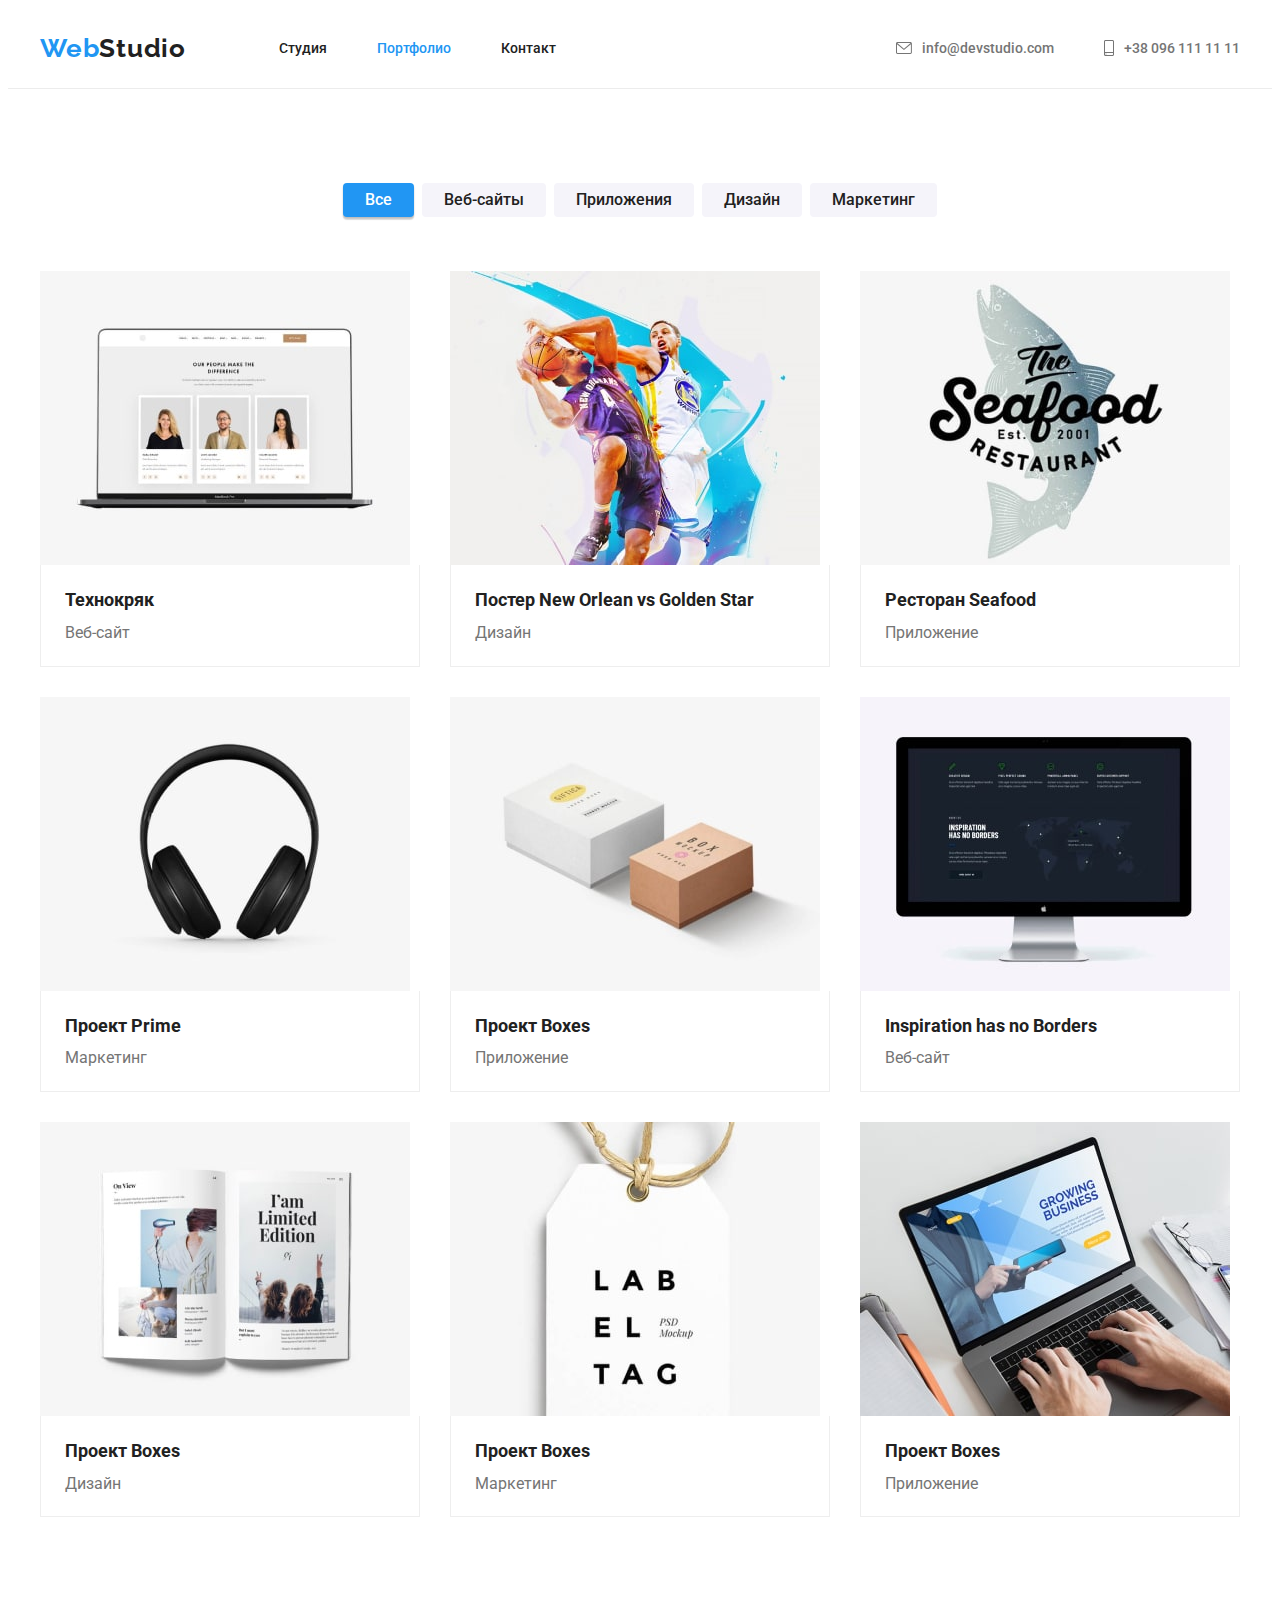
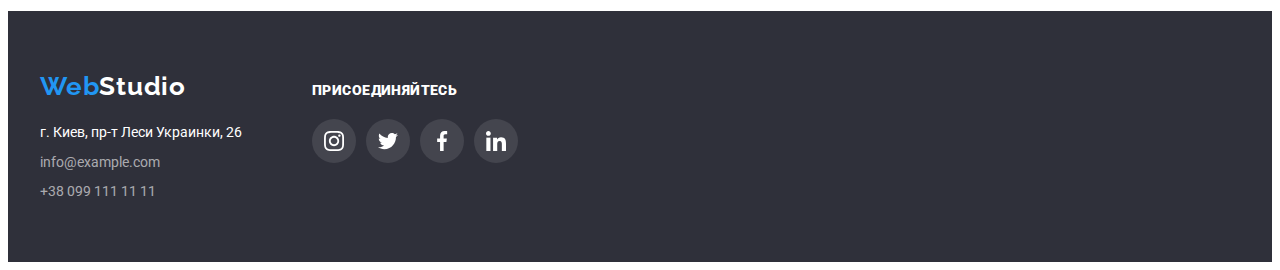
==== portfolio.html @ a0e8d3ce "initial" ====
<!DOCTYPE html>
<html lang="en">

<head>
    <meta charset="UTF-8">
    <link rel="stylesheet" href="https://cdnjs.cloudflare.com/ajax/libs/modern-normalize/1.1.0/modern-normalize.min.css"
        integrity="sha512-wpPYUAdjBVSE4KJnH1VR1HeZfpl1ub8YT/NKx4PuQ5NmX2tKuGu6U/JRp5y+Y8XG2tV+wKQpNHVUX03MfMFn9Q=="
        crossorigin="anonymous" referrerpolicy="no-referrer" />
    <link
        href="https://fonts.googleapis.com/css2?family=Raleway:wght@700&family=Roboto:wght@400;500;700;900&display=swap"
        rel="stylesheet">
    <link rel="stylesheet" type="text/css" href="./css/styles.css">
    <title>Document</title>
</head>

<body>
    <header class="header">
        <div class="container header-container">
            <a lang="en" href="" class="logo logo-header">Web<span class="logo-sec">Studio</span></a>
            <nav class="nav">
                <ul class="list site-nav">
                    <li class="nav-item"><a class="nav-link header-element link interactive" href="./index.html">Студия</a></li>
                    <li class="nav-item"><a class="nav-link header-element current" href="./portfolio.html">Портфолио</a></li>
                    <li class="nav-item"><a class="nav-link header-element link interactive" href="">Контакт</a></li>
                </ul>
            </nav>
            <ul class="list header-contacts">
                <li class="contact-item">
                    <a class="mail-header interactive header-element contact-link" href="mailto:info@devstudio.com">
                        <svg class="mail-icon" width=16 height="12">
                            <use href="./images/sprite-bw.svg#envelope"></use>
                        </svg>
                        info@devstudio.com</a>
                </li>
                <li class="contact-item"><a class="phone interactive header-element contact-link"
                        href="tel:+380961111111">
                        <svg class="phone-icon" width=10 height="16">
                            <use href="./images/sprite-bw.svg#smartphone"></use>
                        </svg>
                        +38 096 111 11 11</a>
                </li>
            </ul>
        </div>
    </header>
    <main>
        <section class="section">
            <div class="container">
                <h2 class="unvisible">фильтр по типу работ</h2>
                <ul class="filters list">
                    <li class="filter-item"><button class="filter current-filter" type="button">Все</button></li>
                    <li class="filter-item"><button class="filter" type="button">Веб-сайты</button></li>
                    <li class="filter-item"><button class="filter" type="button">Приложения</button></li>
                    <li class="filter-item"><button class="filter" type="button">Дизайн</button></li>
                    <li class="filter-item"><button class="filter" type="button">Маркетинг</button></li>
                </ul>
                <h2 class="unvisible">портфолио</h2>
                <ul class="portfolio list">
                    <li class="portfolio-item">
                        <a class="portfolio-link" href="">
                            <div class="wraper">
                                <img src="./images/technokryak.jpg" width="370" alt="превью сайта" />
                                <p class="overlay">Ресурс предлагает комплексные предложения с разным уровнем
                                    функционала и мервисов. Все это позволяет посетителю получить исчерпывающие сведения
                                    о компании или частном лице.</p>
                            </div>
                            <div class="port-desc">
                                <h3 class="portfolio-name">Технокряк</h3>
                                <p class="portfolio-type">Веб-сайт</p>
                            </div>
                        </a>
                    </li>
                    <li class="portfolio-item">
                        <a class="portfolio-link" href="">
                            <div  class="wraper">
                                <img src="./images/disign.jpg" width="370" alt="превью сайта" />
                                <p class="overlay">Ресурс предлагает комплексные предложения с разным уровнем функционала и сервисов. Все это позволит посетителю получить исчерпывающие сведения о компании или частном лице.</p>
                            </div>
                            <div class="port-desc">
                                <h3 class="portfolio-name">Постер New Orlean vs Golden Star</h3>
                                <p class="portfolio-type">Дизайн</p>
                            </div>
                        </a>
                    </li>
                    <li class="portfolio-item">
                        <a class="portfolio-link" href="">
                            <div class="wraper"><img src="./images/restorant.jpg" width="370" alt="превью дизайна" />
                                <p class="overlay">Ресурс предлагает комплексные предложения с разным уровнем функционала и сервисов. Все это позволит посетителю получить исчерпывающие сведения о компании или частном лице.</p>
                            </div>
                            <div class="port-desc">
                                <h3 class="portfolio-name">Ресторан Seafood</h3>
                                <p class="portfolio-type">Приложение</p>
                            </div>
                        </a>
                    </li>

                    <li class="portfolio-item">
                        <a class="portfolio-link" href="">
                            <div class="wraper"><img src="./images/headphones.jpg" width="370" alt="превью приложения" />
                            </div>
                            <div class="port-desc">
                                <h3 class="portfolio-name">Проект Prime</h3>
                                <p class="portfolio-type">Маркетинг</p>
                            </div>
                        </a>
                    </li>
                    <li class="portfolio-item">
                        <a class="portfolio-link" href="">
                            <img src="./images/boxes.jpg" width="370" alt="превью приложения" />
                            <div class="port-desc">
                                <h3 class="portfolio-name">Проект Boxes</h3>
                                <p class="portfolio-type">Приложение</p>
                            </div>
                        </a>
                    </li>
                    <li class="portfolio-item">
                        <a class="portfolio-link" href="">
                            <img src="./images/Inspiration.jpg" width="370" alt="превью сайта" />
                            <div class="port-desc">
                                <h3 class="portfolio-name">Inspiration has no Borders</h3>
                                <p class="portfolio-type">Веб-сайт</p>
                            </div>
                        </a>
                    </li>

                    <li class="portfolio-item">
                        <a class="portfolio-link" href="">
                            <img src="./images/Limited.jpg" width="370" alt="превью дизайна" />
                            <div class="port-desc">
                                <h3 class="portfolio-name">Проект Boxes</h3>
                                <p class="portfolio-type">Дизайн</p>
                            </div>
                        </a>
                    </li>
                    <li class="portfolio-item">
                        <a class="portfolio-link" href="">
                            <img src="./images/lab.jpg" width="370" alt="превью проекта" />
                            <div class="port-desc">
                                <h3 class="portfolio-name">Проект Boxes</h3>
                                <p class="portfolio-type">Маркетинг</p>
                            </div>
                        </a>
                    </li>
                    <li class="portfolio-item">
                        <a class="portfolio-link" href="">
                            <img src="./images/Growing.jpg" width="370" alt="превью приложения" />
                            <div class="port-desc">
                                <h3 class="portfolio-name">Проект Boxes</h3>
                                <p class="portfolio-type">Приложение</p>
                            </div>
                        </a>
                    </li>
                </ul>
            </div>
        </section>
    </main>
    <footer class="footer">
        <div class="footer-container container">
            <div class="footer-column">
                <a lang="en" href="" class="logo logo-footer">Web<span class="logo-sec-footer">Studio</span>
                </a>
                <address class="adress">
                    г. Киев, пр-т Леси Украинки, 26
                </address>
                <ul class="list">
                    <li class="mail-footer"><a class="contacts interactive"
                            href="mailto:info@devstudio.com">info@example.com</a></li>
                    <li><a class="contacts interactive" href="tel:+380961111111">+38 099 111 11 11</a></li>
                </ul>
            </div>
            <div class="footer-column">
                <strong class="footer-title">присоединяйтесь</strong>
                <ul class="socials-footer list">
                    <li class="social-footer"><a href="" class="social-footer-item">
                            <svg class="social-icon" width="20" height="20">
                                <use href="./images/sprite-bw.svg#instagram"></use>
                            </svg>
                        </a></li>
                    <li class="social-footer"><a href="" class="social-footer-item">
                            <svg class="social-icon" width="20" height="20">
                                <use href="./images/sprite-bw.svg#twitter"></use>
                            </svg>
                        </a></li>
                    <li class="social-footer"><a href="" class="social-footer-item">
                            <svg class="social-icon" width="20" height="20">
                                <use href="./images/sprite-bw.svg#facebook"></use>
                            </svg>
                        </a></li>
                    <li class="social-footer"><a href="" class="social-footer-item">
                            <svg class="social-icon" width="20" height="20">
                                <use href="./images/sprite-bw.svg#linkedin"></use>
                            </svg>
                        </a></li>
                </ul>

            </div>
        </div>
    </footer>
</body>

</html>
---- css/styles.css ----
:root {
  --accent-color: #2196f3;
  --black-text: #212121;
  --grey-text: #757575;
  --white-text: #ffffff;
  --white-back: #e5e5e5;
  --grey-back: #f5f4fa;
  --dark-back: #2f303a;
  --size-heder: 14px;
  --height-heder: 1;
  --grey-elements: #AFB1B8;
}

body {
  font-family: "Roboto", sans-serif;
  color: var(--black-text);
  font-size: 14px;
  font-weight: 700;
}

/* сбросы: */

button {
  border: none;
  cursor: pointer;
}

p,
h1,
h2,
h3 {
  margin-top: 0;
  margin-bottom: 0;
}

ul,
ol {
  margin-top: 0;
  margin-bottom: 0;
  padding-left: 0;
}

.list {
  list-style: none;
  padding-bottom: 0;
}

img {
  display: block;
  max-width: 100%;
  height: auto;
}

.list {
  list-style: none;
}

a {
  text-decoration: none;
}

.logo {
  color: var(--accent-color);
  font-weight: 700;
  font-family: "Raleway";
  font-size: 26px;
  text-align: Left;
  letter-spacing: 0.03em;
  line-height: 1.19;
}
.logo-sec {
  color: var(--black-text);
}

.logo-header {
  padding: 24px 0;
}

.site-nav {
  font-size: var(--size-heder);
  line-height: var(--height-heder);
}

.nav-item {
  font-weight: 500;
}

.mail-header {
  color: var(--grey-text);
  font-size: var(--size-heder);
  line-height: var(--height-heder);
  font-weight: 500;
}

.phone {
  color: var(--grey-text);
  font-size: var(--size-heder);
  line-height: var(--height-heder);
  font-weight: 500;
}

.contact-link {
  display: flex;
  align-items: center;
}

.current {
  color: var(--accent-color);
}

.link {
  color: inherit;
}


.unvisible {
  position: absolute;
  white-space: nowrap;
  width: 1px;
  height: 1px;
  overflow: hidden;
  border: 0;
  padding: 0;
  clip: rect(0 0 0 0);
  clip-path: inset(50%);
  margin: -1px;
}

.order {
  background-color: var(--accent-color);
  color: var(--white-text);
  font-size: 16px;
  font-weight: 700;
  line-height: 1.6;
}

.description {
  font-weight: 400;
  color: var(--grey-text);
  line-height: 1.46;
  letter-spacing: 0.03em;
}

.advantage {
  font-weight: 700;
  letter-spacing: 0.03em;
}

.section-name {
  font-size: 36px;
  font-weight: 700;
  line-height: 1.16;
}

.team {
  font-size: 16px;
  font-weight: 500;
  background-color: var(--grey-back);
  line-height: 1;
}

.profession {
  color: var(--grey-text);
  font-weight: 400;
  margin-bottom: 16px;
}

.adress {
  line-height: 1.46;
  font-weight: 400;
  color: var(--white-text);
  font-style: inherit;
}

.contacts {
  color: rgba(255, 255, 255, 0.6);
  font-weight: 400;
  line-height: 1.46;
}

.logo-sec-footer {
  color: var(--white-text);
}

.portfolio-name {
  font-size: 18px;
  line-height: 1.71;
  font-weight: 700;
}

.portfolio-type {
  font-size: 16px;
  line-height: 1.6;
  font-weight: 400;
  color: var(--grey-text);
}

.filter {
  font-weight: 500;
  line-height: 1.39;
  font-size: 16px;
  color: var(--black-text);
  background-color: var(--grey-back);
  font-family: "roboto";
}

/* псевдоклассы состояния: */

.interactive:hover,
.interactive:focus {
  color: var(--accent-color);
}
.filter:hover,
.filter:focus {
  color: var(--white-text);
  background-color: var(--accent-color);
}

.order:hover,
.order:focus {
  cursor: pointer;
}

/* hm-3-flex */

/* header: */

.container {
  width: 1200px;
  padding: 0 15px;
  margin: 0 auto;
}

.section {
  padding: 94px 0;
}

.section-sec {
  padding-top: 0;
}

.header-container {
  display: flex;
  align-items: center;
}

.header {
  border-bottom: 1px solid #ececec;
}

.header-element {
  /* display: inline-block; */
  padding-top: 32px;
  padding-bottom: 32px;
}

.site-nav {
  display: flex;
}

.nav {
  margin-left: 93px;
}

.header-contacts {
  display: flex;
  margin-left: auto;
  align-items: center;
}

.nav-item:not(:last-child) {
  margin-right: 50px;
}

.contact-item:first-child {
  margin-right: 50px;
  display: flex;
}

/* hero */

.hero-container {
  display: flex;
  flex-direction: column;
  justify-content: center;
  align-items: center;
}

.hero {
  font-weight: 900;
  font-size: 44px;
  line-height: 1.16;
  color: var(--white-text);
  /* background-color: #c4c4c4; */
  letter-spacing: 0.06em;
  max-width: 696px;
  margin-bottom: 30px;
  text-align: center;
}

.order {
  border-radius: 4px;
  padding: 10px 32px;
}

/* advantages */

.advantages {
  display: flex;
}

.advantage {
  margin-bottom: 10px;
}

.adv-item:not(:last-child) {
  margin-right: 30px;
}

.adv-item {
  flex-basis: calc((100% - (3 * 30px)) / 4);
}

/* чем мы занимаемся */

.activity {
  display: flex;
}

.list-item:not(:last-child) {
  margin-right: 30px;
}

.section-name {
  margin-bottom: 50px;

}

/* team */

.stuff {
  display: flex;
}

.stuff-item:not(:last-child) {
  margin-right: 30px;
}

.stuff-item {
  background-color: #fff;
  border-radius: 4px;
}

.name,
.profession {
  text-align: center;
}

.section-name {
  text-align: center;
}

/* footer */

.footer {
  background-color: var(--dark-back);
  padding: 60px 0;
}

.logo-footer {
  margin-bottom: 50px;
}

.adress {
  margin-top: 20px;
  margin-bottom: 9px;
}

.mail-footer {
  margin-bottom: 9px;
}

/* button-filter */

.filters {
  display: flex;
  justify-content: center;
  margin-bottom: 54px;
}

.filter {
  border-radius: 4px;
  padding: 6px 22px;
}

.filter-item:not(:last-child) {
  margin-right: 8px;
}

/* portfolio */

.portfolio {
  display: flex;
  flex-wrap: wrap;
  margin-bottom: -30px;
  margin-right: -30px;
}

.portfolio-name {
  color: var(--black-text);
  margin-bottom: 4px;
}


.portfolio-item {
  margin-bottom: 30px;
  margin-right: 30px;
  flex-basis: calc((100% - (3 * 30px)) / 3);
}

/* fixing bugs */

.port-desc {
  padding: 20px 24px;
  border: 1px solid #eeeeee;
  border-top: none;
}

.stuff-desc {
  padding: 30px 32px;
}

.name {
  margin-bottom: 10px;
}

/* HW-4  */

.stuff-item {
  box-shadow: 0px 1px 3px rgba(0, 0, 0, 0.12), 0px 1px 1px rgba(0, 0, 0, 0.14),
    0px 2px 1px rgba(0, 0, 0, 0.2);
}

.filter {
  display: block;
}

.filter:hover,
.filter:focus {
  box-shadow: 0px 2px 2px 0px rgba(0, 0, 0, 0.12), 0px 1px 2px 0px rgba(0, 0, 0, 0.08), 0px 3px 1px 0px rgba(0, 0, 0, 0.1);
}  

.current-filter {
  color: var(--white-text);
  background-color: var(--accent-color);
  box-shadow: 0px 2px 2px 0px rgba(0, 0, 0, 0.12), 0px 1px 2px 0px rgba(0, 0, 0, 0.08), 0px 3px 1px 0px rgba(0, 0, 0, 0.1);
}

.mail-icon, .phone-icon {
  fill: currentColor;
  margin-right: 10px;
}

.portfolio-link {
  display: block;
}

.portfolio-link:hover,
.portfolio-link:focus {
  box-shadow: 1px 4px 6px 0px rgba(0, 0, 0, 0.16), 0px 4px 4px 0px rgba(0, 0, 0, 0.06), 0px 1px 1px 0px rgba(0, 0, 0, 0.12);
}

/* hero */

.hero-section {
  display: flex;
  background-image: linear-gradient(
      rgba(47, 48, 58, 0.4),
      rgba(47, 48, 58, 0.4)
    ),
    url(../images/back-img.jpg);
  background-size: cover;
  padding: 200px 0;
  max-width: 1600px;
  margin: auto;
}

/* advantages */

.adv-decor {
  width: 270px;
  height: 120px;
  display: flex;
  justify-content: center;
  align-items: center;
  margin-bottom: 30px;
  background-image: url(../images/rectangle.jpg);
  border-radius: 4px;
}

/* .adv-decor:hover {
border: 4px solid var(--accent-color);
border-radius: 4px;
} */


/* social-links */

.socials {
  display: flex;
}

.social:not(:last-child) {
  margin-right: 10px;
}

.social-item {
  width: 44px;
  height: 44px;
  border-radius: 50%;
  display: flex;
  justify-content: center;
  align-content: center;
  fill: var(--grey-elements);
}

.social-item:hover,
.social-item:focus {
  background-color: var(--accent-color);
  fill: white;
}

/* clients */

.clients {
  display: flex;
}

.client-link {
  display: flex;
  width: 170px;
  height: 79px;
  border: 1px solid var(--grey-elements);
  border-radius: 4px;
  justify-content: center;
  align-items: center;
  color: var(--grey-elements);
}

.client-item:not(:last-child) {
  margin-right: 30px;
}

.client-icon {
  width: 106px;
  height: 60px;
  fill: var(--grey-elements);
}

.client-icon {
fill: currentColor;
}

.client-link:hover,
.client-link:focus {
  border: 1px solid var(--accent-color);
  border-radius: 4px;
  color: var(--accent-color);
  }



/* footer */

.socials-footer {
  display: flex;
  justify-content: center;
  /* margin: auto; */
}

.social-icon {
  align-self: center;
}

.social-footer:not(:last-child) {
  margin-right: 10px;
}

.social-footer-item {
  width: 44px;
  height: 44px;
  border-radius: 50%;
  display: flex;
  align-content: center;
  justify-content: center;
  fill: #fff;
  background-color: rgba(255, 255, 255, 0.1);
}

.social-footer-item:hover,
.social-footer-item:focus {
  background-color: var(--accent-color);
  fill: white;
}

.footer-container {
  display: flex;
  align-items: baseline;
}

.footer-column:not(:last-child) {
  margin-right: 70px;
}

.footer-title {
  display: block;
  color: var(--white-text);
  font-size: 14px;
  line-height: 1.14;
  letter-spacing: 0.03em;
  text-transform: uppercase;
  margin-bottom: 20px;
}

.nav-link {
  display: block;
}
/* hw-5 */

.overlay
{
  background-color: rgba(33, 150, 243, 0.9);
  padding: 63px 24px;
  color: rgba(255, 255, 255, 1);
  font-weight: 400;
  font-size: 18px;
  line-height: 1.56;
  letter-spacing: 3%;
  position: absolute;
  top: 0;
  left: 0;
  height: 100%;
  width: 100%;
  overflow: visible;
  transform: translateY(100%);
  transition: 250ms
}

.wraper {
  position: relative;
  overflow: hidden;
}

.portfolio-link:hover .overlay,
.portfolio-link:focus .overlay {
  transform: translateY(0);
  }

.social-item {
  transition: background-color 250ms;
}

.social-icon {
  transition: fill 250ms;
}

.client-link {
  transition: color 250ms;
}

  /* modal window */

.backdrop {
  position: fixed;
  top: 0;
  left: 0;
  width: 100vw;
  height: 100vh;
  background-color: rgba(0, 0, 0, 0.2);
  transition: opasity 500ms linear, visibility 500ms linear;
  }

.modal {
  width: 528px;
  height: 581px;
  position: absolute;
  top: 50%;
  left: 50%;
  transform: translate(-50%, -50%);
  background-color: white;
  border-radius: 3px;
}

.modal-close {
  width: 30px;
  height: 30px;
  display: flex;
  justify-content: center;
  align-items: center;
  cursor: pointer;
  background-color: #ffffff;
}

.close-icon {
  display: inline-block;
  width: 1em;
  height: 1em;
  stroke-width: 0;
  stroke: currentColor;
  fill: currentColor;
}

.modal-close {
  position: absolute;
  top: 0;
  right: 0;

}

.backdrop.is-hidden {
  opacity: 0;
  visibility: hidden;
  pointer-events: none;
}
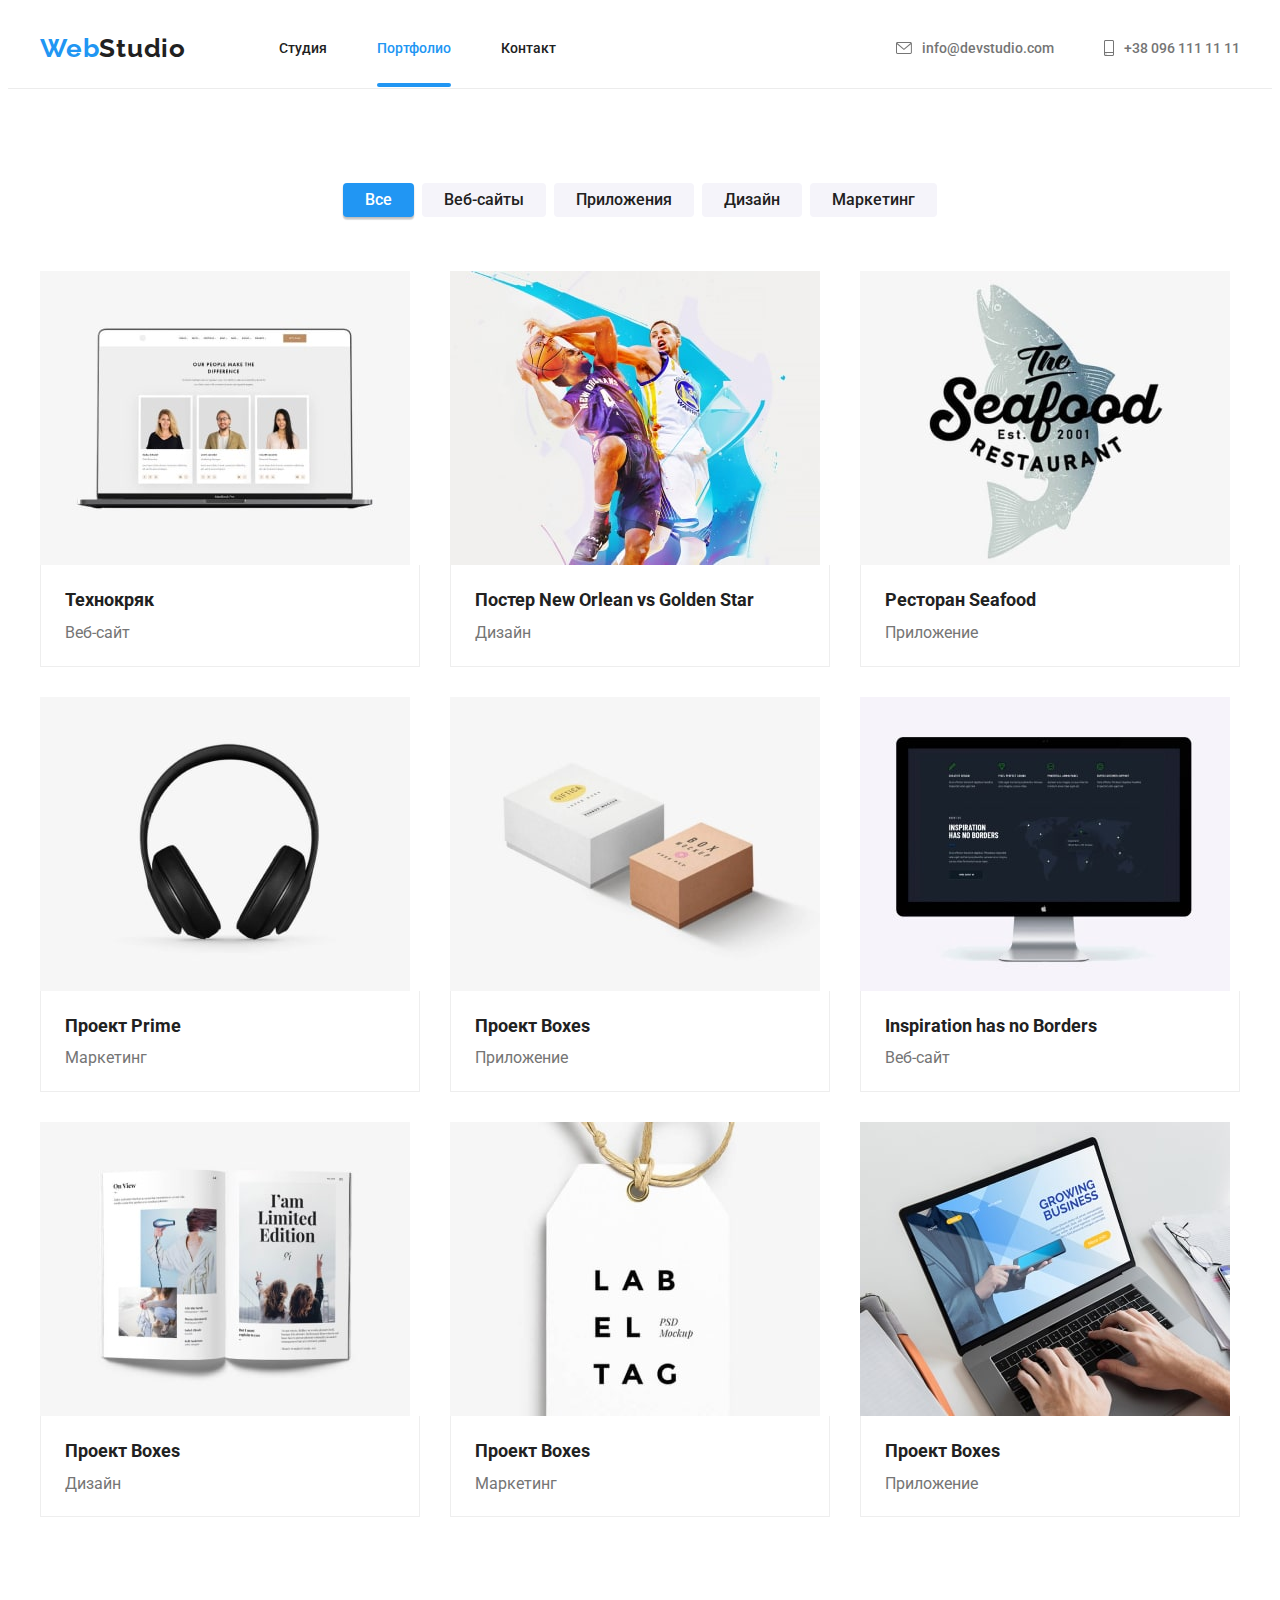
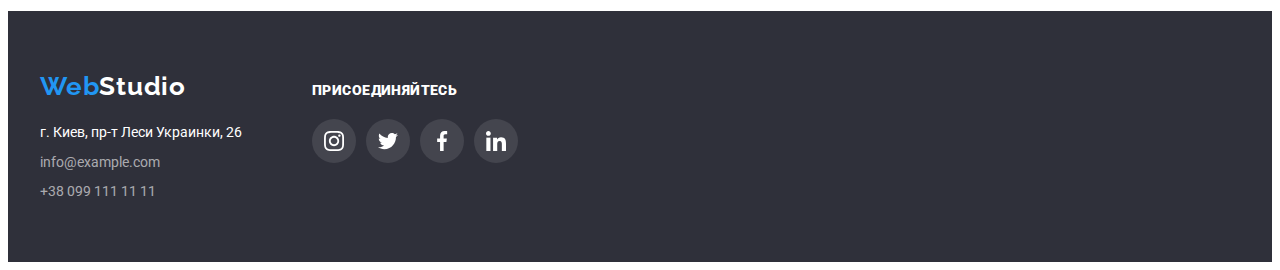
==== commit 091c7e1e: "ready" ====
--- a/portfolio.html
+++ b/portfolio.html
@@ -96,6 +96,7 @@
                     <li class="portfolio-item">
                         <a class="portfolio-link" href="">
                             <div class="wraper"><img src="./images/headphones.jpg" width="370" alt="превью приложения" />
+                                <p class="overlay">Ресурс предлагает комплексные предложения с разным уровнем функционала и сервисов. Все это позволит посетителю получить исчерпывающие сведения о компании или частном лице.</p>
                             </div>
                             <div class="port-desc">
                                 <h3 class="portfolio-name">Проект Prime</h3>
@@ -105,7 +106,9 @@
                     </li>
                     <li class="portfolio-item">
                         <a class="portfolio-link" href="">
-                            <img src="./images/boxes.jpg" width="370" alt="превью приложения" />
+                            <div class="wraper"><img src="./images/boxes.jpg" width="370" alt="превью приложения" />
+                                <p class="overlay">Ресурс предлагает комплексные предложения с разным уровнем функционала и сервисов. Все это позволит посетителю получить исчерпывающие сведения о компании или частном лице.</p>
+                            </div>
                             <div class="port-desc">
                                 <h3 class="portfolio-name">Проект Boxes</h3>
                                 <p class="portfolio-type">Приложение</p>
@@ -114,7 +117,9 @@
                     </li>
                     <li class="portfolio-item">
                         <a class="portfolio-link" href="">
-                            <img src="./images/Inspiration.jpg" width="370" alt="превью сайта" />
+                            <div class="wraper"><img src="./images/Inspiration.jpg" width="370" alt="превью сайта" />
+                                <p class="overlay">Ресурс предлагает комплексные предложения с разным уровнем функционала и сервисов. Все это позволит посетителю получить исчерпывающие сведения о компании или частном лице.</p>
+                            </div>
                             <div class="port-desc">
                                 <h3 class="portfolio-name">Inspiration has no Borders</h3>
                                 <p class="portfolio-type">Веб-сайт</p>
@@ -124,7 +129,9 @@
 
                     <li class="portfolio-item">
                         <a class="portfolio-link" href="">
-                            <img src="./images/Limited.jpg" width="370" alt="превью дизайна" />
+                            <div class="wraper"><img src="./images/Limited.jpg" width="370" alt="превью дизайна" />
+                                <p class="overlay">Ресурс предлагает комплексные предложения с разным уровнем функционала и сервисов. Все это позволит посетителю получить исчерпывающие сведения о компании или частном лице.</p>
+                            </div>
                             <div class="port-desc">
                                 <h3 class="portfolio-name">Проект Boxes</h3>
                                 <p class="portfolio-type">Дизайн</p>
@@ -133,7 +140,9 @@
                     </li>
                     <li class="portfolio-item">
                         <a class="portfolio-link" href="">
-                            <img src="./images/lab.jpg" width="370" alt="превью проекта" />
+                            <div class="wraper"><img src="./images/lab.jpg" width="370" alt="превью проекта" />
+                                <p class="overlay">Ресурс предлагает комплексные предложения с разным уровнем функционала и сервисов. Все это позволит посетителю получить исчерпывающие сведения о компании или частном лице.</p>
+                            </div>
                             <div class="port-desc">
                                 <h3 class="portfolio-name">Проект Boxes</h3>
                                 <p class="portfolio-type">Маркетинг</p>
@@ -142,7 +151,9 @@
                     </li>
                     <li class="portfolio-item">
                         <a class="portfolio-link" href="">
-                            <img src="./images/Growing.jpg" width="370" alt="превью приложения" />
+                            <div class="wraper"><img src="./images/Growing.jpg" width="370" alt="превью приложения" />
+                                <p class="overlay">Ресурс предлагает комплексные предложения с разным уровнем функционала и сервисов. Все это позволит посетителю получить исчерпывающие сведения о компании или частном лице.</p>
+                            </div>
                             <div class="port-desc">
                                 <h3 class="portfolio-name">Проект Boxes</h3>
                                 <p class="portfolio-type">Приложение</p>
--- a/css/styles.css
+++ b/css/styles.css
@@ -107,6 +107,8 @@
 .current {
   color: var(--accent-color);
 }
+
+
 
 .link {
   color: inherit;
@@ -644,7 +646,7 @@
   overflow: visible;
   transform: translateY(100%);
   transition: 250ms
-}
+  }
 
 .wraper {
   position: relative;
@@ -691,31 +693,29 @@
   border-radius: 3px;
 }
 
-.modal-close {
-  width: 30px;
-  height: 30px;
+.modal-close-btn {
   display: flex;
   justify-content: center;
   align-items: center;
   cursor: pointer;
   background-color: #ffffff;
-}
-
-.close-icon {
+  color: rgba(255, 255, 255, 1);
+
+  padding: 0;
+  position: absolute;
+  top: 8px;
+  right: 8px;
+}
+
+.modal-close-icon {
+  width: 30px;
+  height: 30px;
   display: inline-block;
-  width: 1em;
-  height: 1em;
-  stroke-width: 0;
+  /* stroke-width: 0; */
   stroke: currentColor;
   fill: currentColor;
 }
 
-.modal-close {
-  position: absolute;
-  top: 0;
-  right: 0;
-
-}
 
 .backdrop.is-hidden {
   opacity: 0;
@@ -723,3 +723,58 @@
   pointer-events: none;
 }
 
+.interactive {
+  transition: color 250ms cubic-bezier(0.4, 0, 0.2, 1);
+}
+
+.social-item, .social-footer-item {
+  transition: fill 250ms cubic-bezier(0.4, 0, 0.2, 1), 
+  background-color 250ms cubic-bezier(0.4, 0, 0.2, 1);
+}
+
+.client-link {
+  transition: color 250ms cubic-bezier(0.4, 0, 0.2, 1),
+  border-color 250ms cubic-bezier(0.4, 0, 0.2, 1);
+}
+
+.filter {
+  transition: background-color 250ms cubic-bezier(0.4, 0, 0.2, 1),
+  box-shadow 250ms cubic-bezier(0.4, 0, 0.2, 1),
+  color 250ms cubic-bezier(0.4, 0, 0.2, 1);
+}
+
+.portfolio-link {
+  transition: box-shadow 250ms cubic-bezier(0.4, 0, 0.2, 1);
+}
+
+.activity-direction {
+text-transform: uppercase;
+color: #fff;
+background-color: rgba(47, 48, 58, 0.8);
+display: flex;
+width: 100%;
+height: 70px;
+justify-content: center;
+align-items: center;
+position: absolute;
+bottom: 0;
+}
+
+.activity-wraper {
+  position: relative;
+}
+
+.current::after {
+  content: '';
+  position: absolute;
+  display: block;
+  width: 100%;
+  height: 4px;
+  background-color: var(--accent-color);
+  border-radius: 2px;
+  bottom: 0;
+  }
+
+.current {
+  position: relative;
+}  